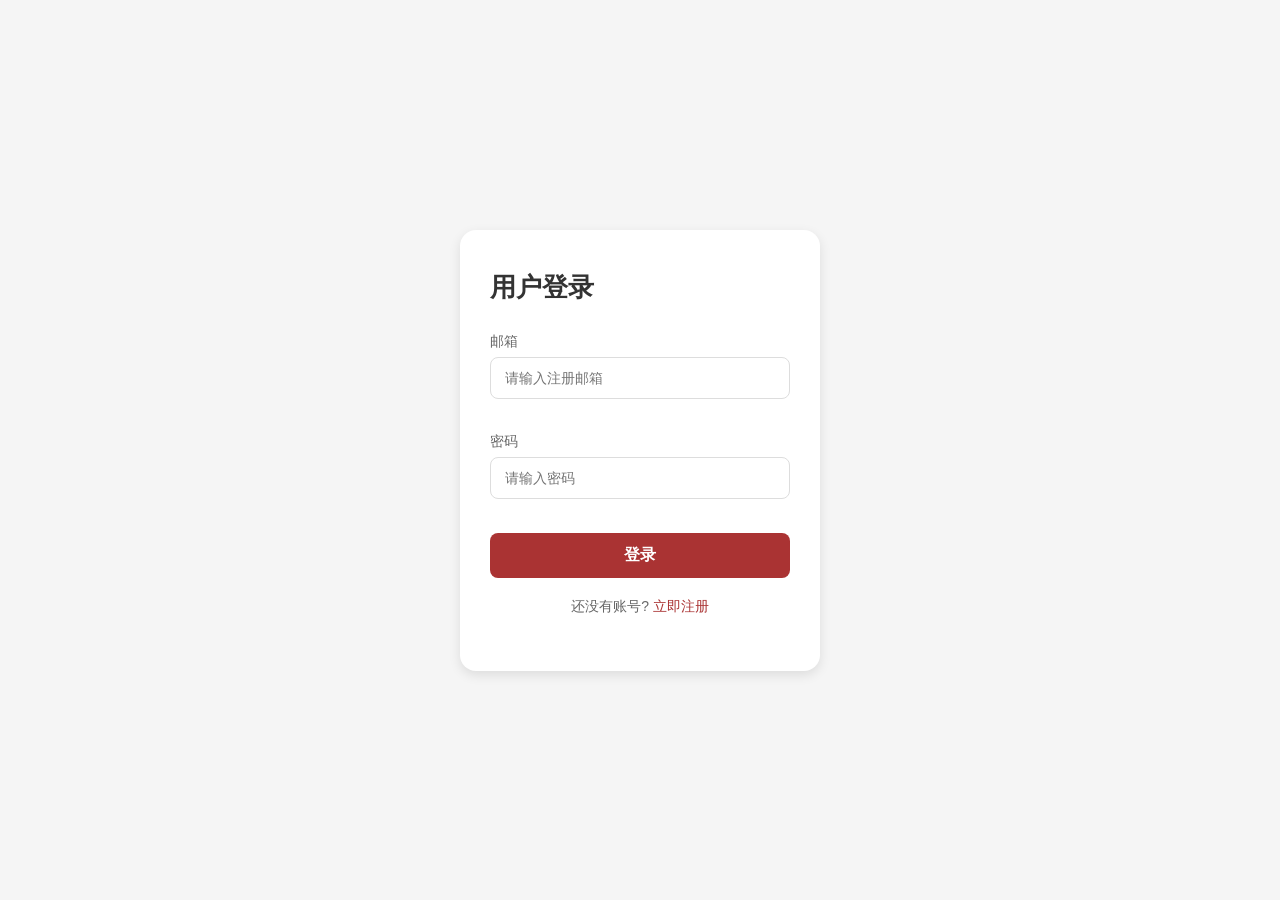
==== login.html @ 8fddd95b "Add files via upload" ====
<!DOCTYPE html>
<html lang="zh-CN">
<head>
    <meta charset="UTF-8">
    <meta name="viewport" content="width=device-width, initial-scale=1.0">
    <title> 登录137电商商城</title>
    <style>
        * {
            margin: 0;
            padding: 0;
            box-sizing: border-box;
        }
        body {
            font-family: 'Microsoft YaHei', Arial, sans-serif;
            background: #f5f5f5;
            min-height: 100vh;
            display: flex;
            justify-content: center;
            align-items: center;
        }
        .login-container {
            width: 360px;
            padding: 40px 30px;
            background: #fff;
            border-radius: 16px;
            box-shadow: 0 4px 12px rgba(0,0,0,0.1);
        }
        h2 {
            text-align: center;
            margin-bottom: 28px;
            font-size: 26px;
            color: #333;
        }
        .form-group {
            margin-bottom: 20px;
        }
        label {
            display: block;
            margin-bottom: 6px;
            font-size: 14px;
            color: #666;
        }
        input {
            width: 100%;
            padding: 12px 14px;
            border: 1px solid #ddd;
            border-radius: 8px;
            font-size: 14px;
            outline: none;
            transition: 0.2s;
        }
        input:focus {
            border-color: #a33;
            box-shadow: 0 0 0 2px rgba(170, 51, 51, 0.1);
        }
        .message {
            font-size: 12px;
            margin-top: 6px;
            padding: 4px 8px;
            border-radius: 4px;
        }
        .message.error {
            background: #ffe0e0;
            color: #c00;
        }
        .message.success {
            background: #e0ffe0;
            color: #2a6;
        }
        .btn {
            width: 100%;
            padding: 12px;
            border: none;
            border-radius: 8px;
            font-size: 16px;
            font-weight: bold;
            cursor: pointer;
            transition: 0.2s;
        }
        .btn-primary {
            background-color: #a33;
            color: white;
        }
        .btn-primary:hover {
            background-color: #822;
        }
        .switch-form {
            text-align: center;
            margin-top: 20px;
            font-size: 14px;
            color: #666;
        }
        .switch-form a {
            color: #a33;
            text-decoration: none;
        }
        .switch-form a:hover {
            text-decoration: underline;
        }
        .global-message {
            margin-top: 15px;
            text-align: center;
        }
    </style>
</head>
<body>
    <div class="login-container">
       <h2 style="text-align: left;">用户登录</h2>
        <form id="loginForm">
            <div class="form-group">
                <label>邮箱</label>
                <input type="email" id="email" placeholder="请输入注册邮箱">
                <div id="emailMsg" class="message"></div>
            </div>
            <div class="form-group">
                <label>密码</label>
                <input type="password" id="password" placeholder="请输入密码">
                <div id="pwdMsg" class="message"></div>
            </div>
            <button type="submit" class="btn btn-primary">登录</button>
        </form>
        <p class="switch-form">
            还没有账号? <a href="register.html">立即注册</a>
        </p>
        <div id="globalMsg" class="global-message"></div>
    </div>

    <script>
        const emailInput = document.getElementById('email');
        const passwordInput = document.getElementById('password');
        const emailMsg = document.getElementById('emailMsg');
        const pwdMsg = document.getElementById('pwdMsg');
        const globalMsgDiv = document.getElementById('globalMsg');

        const emailRegex = /^[^\s@]+@([^\s@]+\.)+[^\s@]+$/;

        function validateEmailFormat() {
            const email = emailInput.value.trim();
            if (email === '') {
                emailMsg.innerHTML = '';
                emailMsg.className = 'message';
                return false;
            }
            if (!emailRegex.test(email)) {
                emailMsg.innerHTML = '❌ 邮箱格式不正确';
                emailMsg.className = 'message error';
                return false;
            } else {
                emailMsg.innerHTML = '✓ 邮箱格式正确';
                emailMsg.className = 'message success';
                return true;
            }
        }

        function validatePasswordNotEmpty() {
            const pwd = passwordInput.value;
            if (pwd === '') {
                pwdMsg.innerHTML = '';
                pwdMsg.className = 'message';
                return false;
            } else {
                pwdMsg.innerHTML = '';
                pwdMsg.className = 'message';
                return true;
            }
        }

        emailInput.addEventListener('input', validateEmailFormat);
        passwordInput.addEventListener('input', validatePasswordNotEmpty);

        document.getElementById('loginForm').addEventListener('submit', function(e) {
            e.preventDefault();
            globalMsgDiv.innerHTML = '';
            
            const email = emailInput.value.trim();
            const password = passwordInput.value;
            
            let isFormatValid = validateEmailFormat();
            let isPwdNonEmpty = validatePasswordNotEmpty();
            
            if (!isFormatValid || !isPwdNonEmpty) {
                const errorDiv = document.createElement('div');
                errorDiv.className = 'message error';
                errorDiv.innerHTML = '❌ 请正确填写邮箱和密码';
                globalMsgDiv.appendChild(errorDiv);
                setTimeout(() => errorDiv.remove(), 2000);
                return;
            }
            
            // 获取已注册用户列表
            const users = JSON.parse(localStorage.getItem('users')) || [];
            const matchedUser = users.find(u => u.email === email && u.password === password);
            
            if (matchedUser) {
                // 登录成功
                localStorage.setItem('isLoggedIn', 'true');
                localStorage.setItem('currentUser', JSON.stringify({ email: matchedUser.email, name: matchedUser.username }));
                
                const successDiv = document.createElement('div');
                successDiv.className = 'message success';
                successDiv.innerHTML = '✓ 登录成功！正在跳转...';
                globalMsgDiv.appendChild(successDiv);
                
                setTimeout(() => {
                    window.location.href = 'index.html';
                }, 1000);
            } else {
                const errorDiv = document.createElement('div');
                errorDiv.className = 'message error';
                errorDiv.innerHTML = '❌ 账号或密码错误，请检查后重试';
                globalMsgDiv.appendChild(errorDiv);
                setTimeout(() => errorDiv.remove(), 3000);
            }
        });
    </script>
</body>
</html>
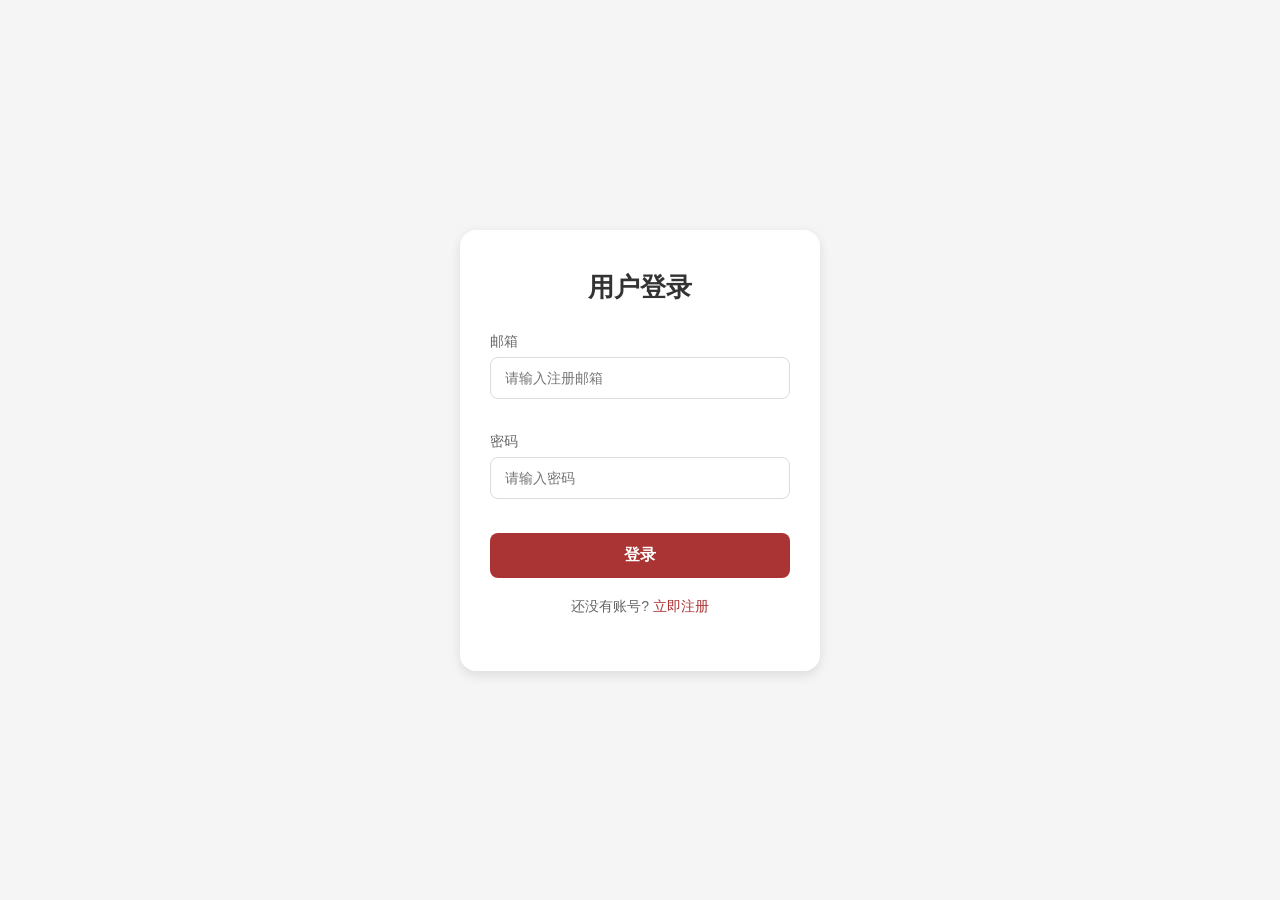
==== commit bfe92a02: "Update login.html" ====
--- a/login.html
+++ b/login.html
@@ -105,7 +105,7 @@
 </head>
 <body>
     <div class="login-container">
-       <h2 style="text-align: left;">用户登录</h2>
+       <h2 style="text-align: center;">用户登录</h2>
         <form id="loginForm">
             <div class="form-group">
                 <label>邮箱</label>
@@ -214,4 +214,4 @@
         });
     </script>
 </body>
-</html>+</html>
